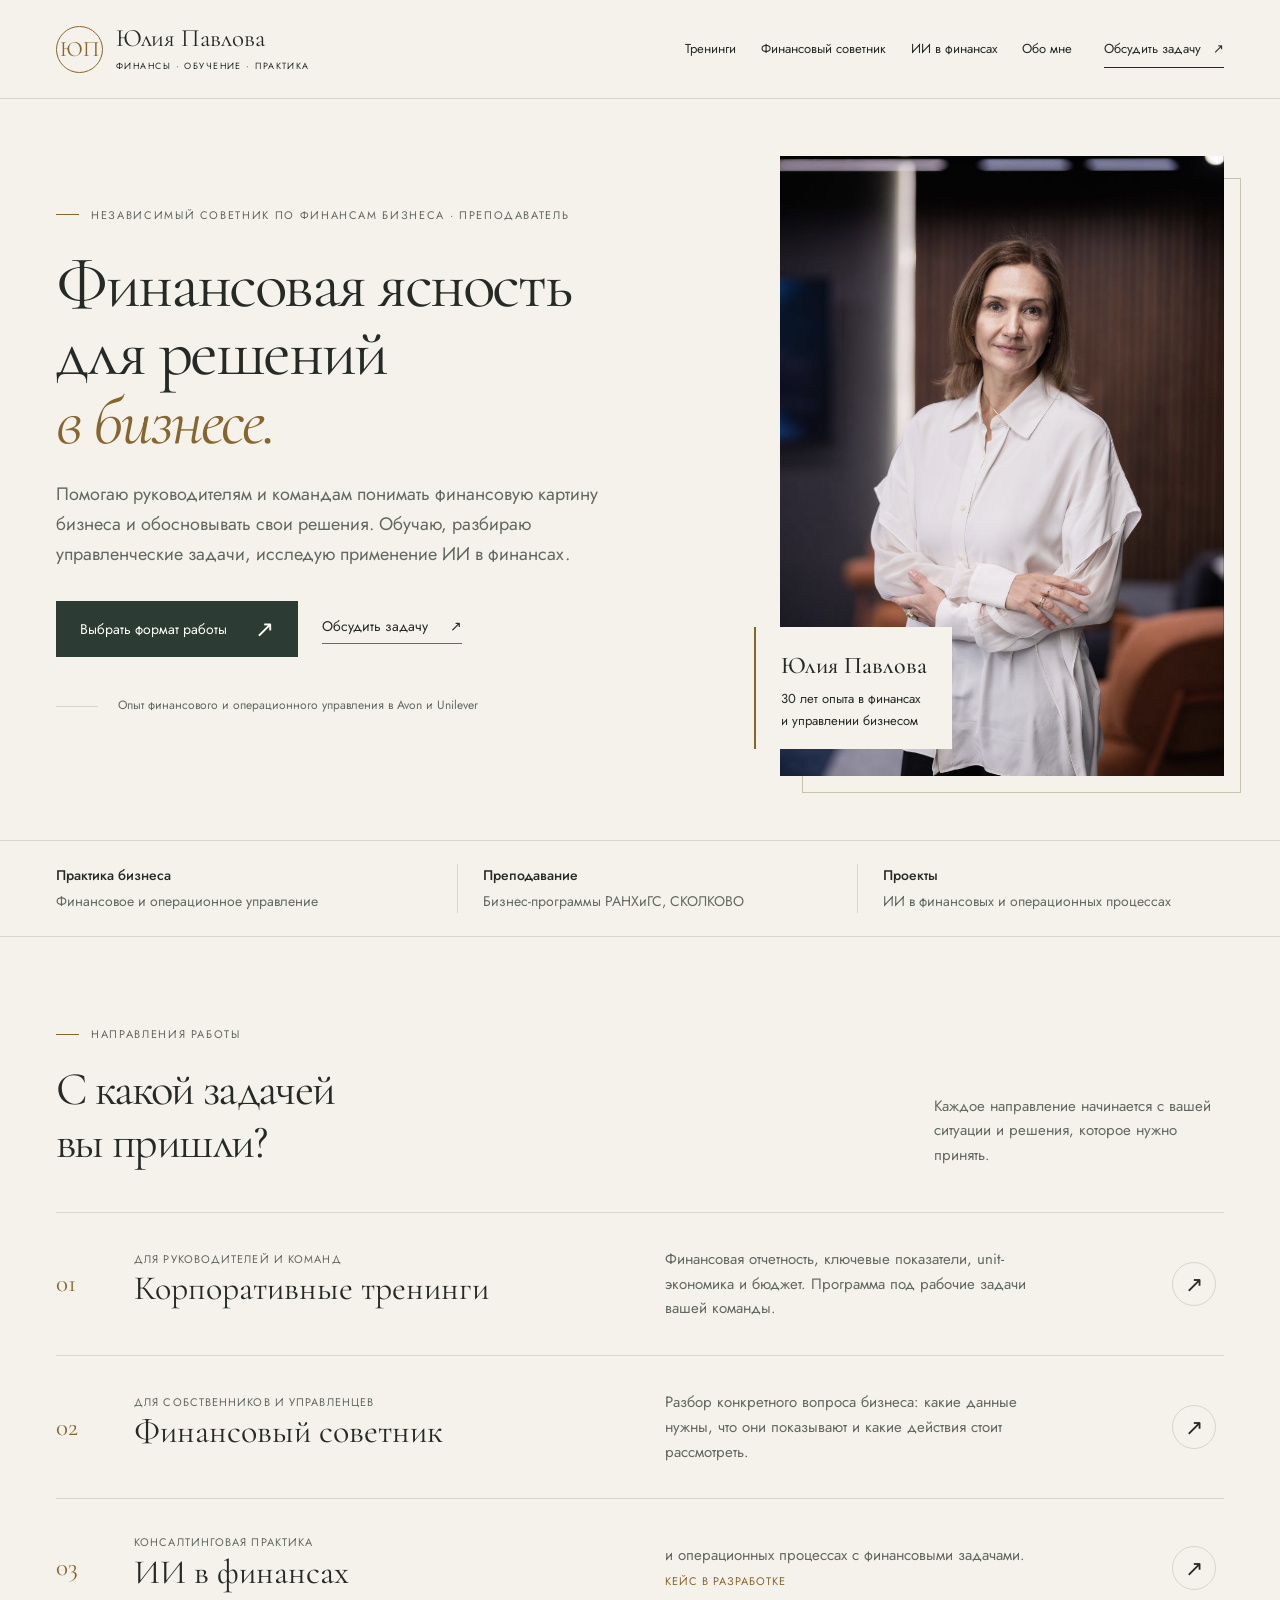
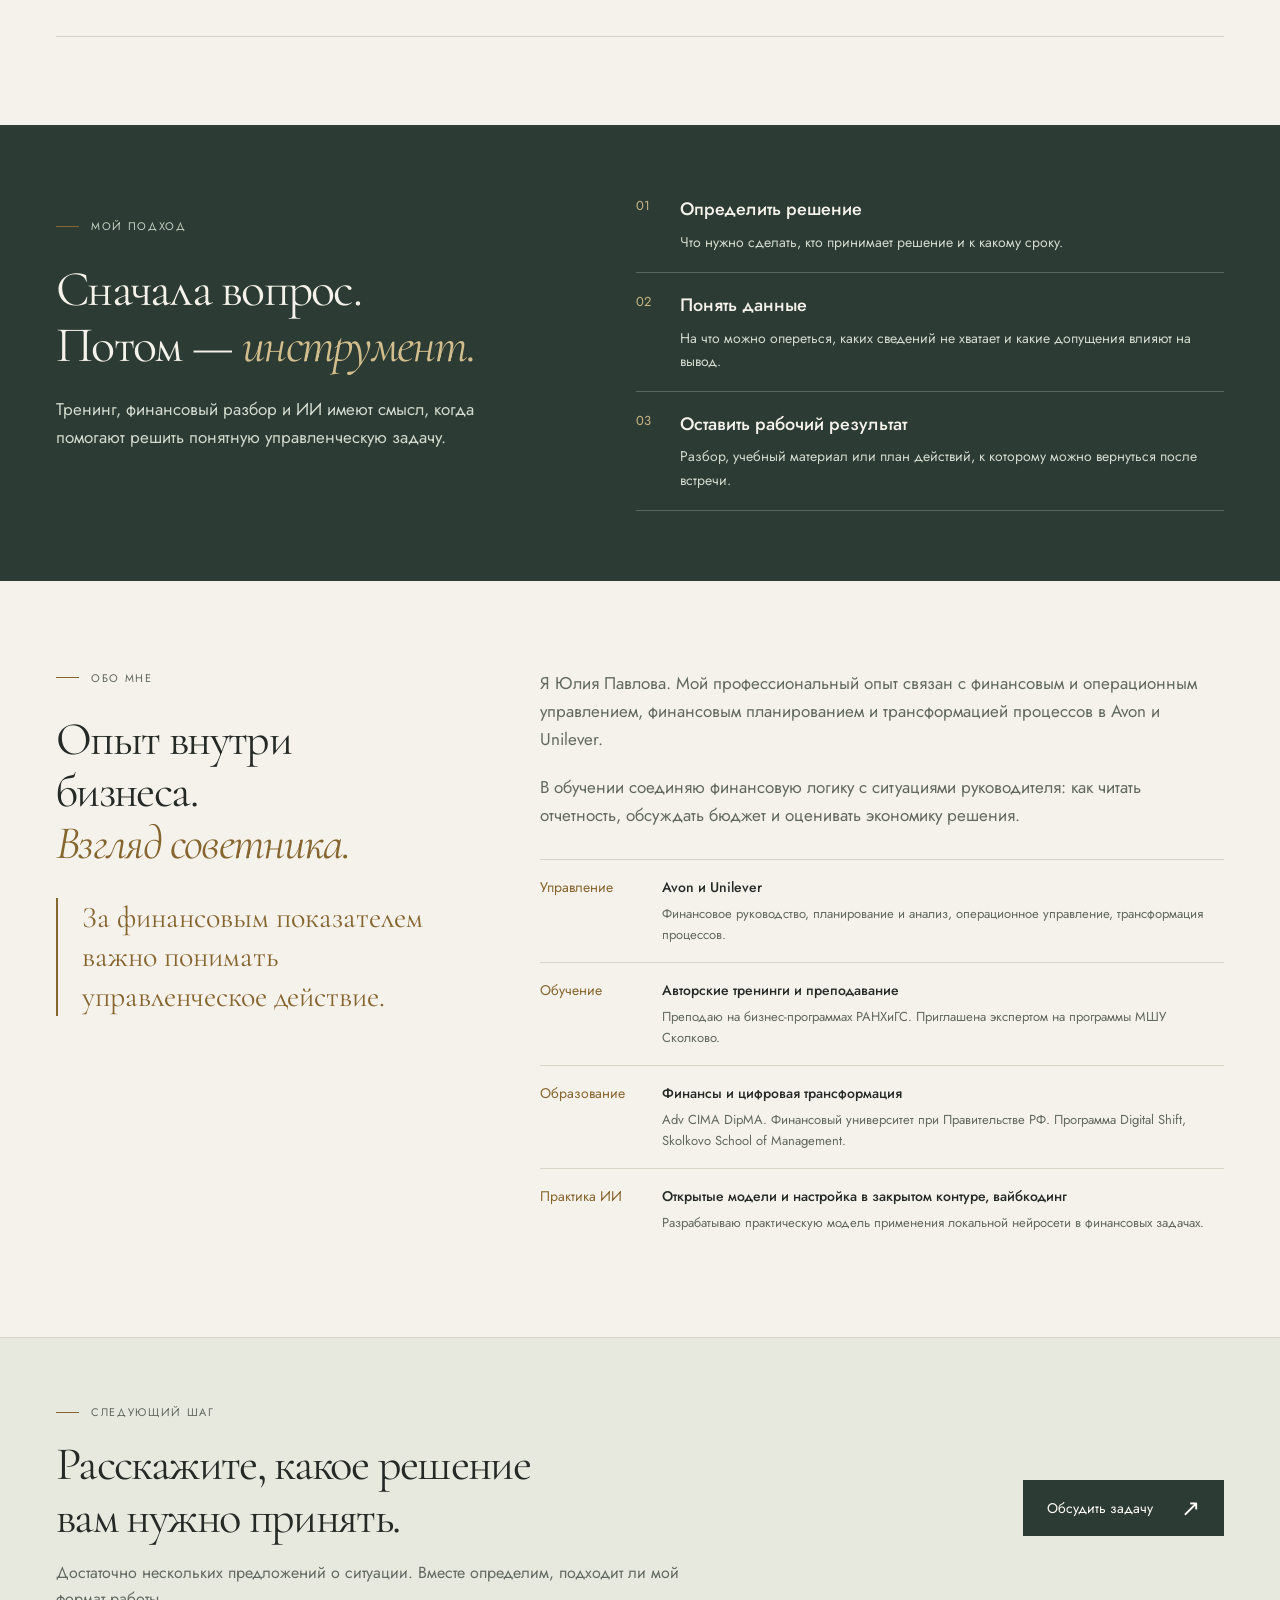
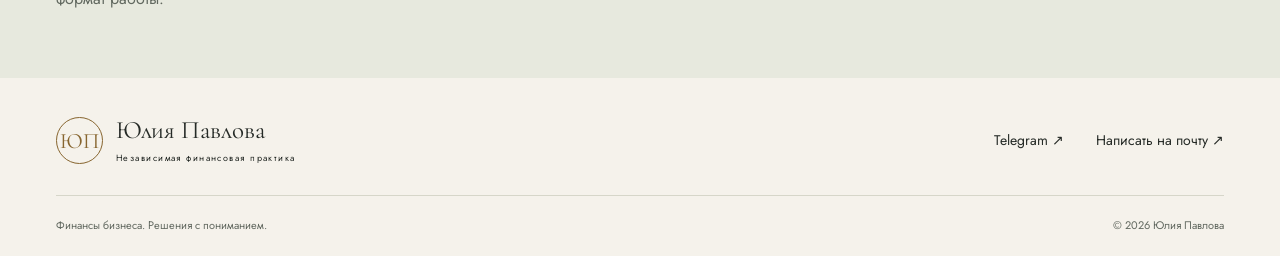
==== index.html @ 40a73be9 "Add files via upload Текущая версия сайта 2026" ====
<!doctype html><html lang="ru"><head><meta charset="utf-8"><meta name="viewport" content="width=device-width, initial-scale=1"><meta name="robots" content="noindex,nofollow"><meta name="theme-color" content="#f5f2eb"><title>Финансовый советник и преподаватель — Юлия Павлова</title><meta name="description" content="Юлия Павлова: корпоративные тренинги, финансовая диагностика бизнеса и практика ИИ в финансах."><link rel="icon" href="assets/favicon.svg" type="image/svg+xml"><link rel="stylesheet" href="assets/fonts.css"><link rel="stylesheet" href="assets/style.css"><script src="assets/app.js" defer></script></head><body><a class="skip" href="#main">Перейти к содержанию</a><header class="header"><div class="wrap header-inner"><a class="brand" href="index.html" aria-label="Юлия Павлова — главная"><span class="monogram" aria-hidden="true">ЮП</span><span>Юлия Павлова<small>ФИНАНСЫ · ОБУЧЕНИЕ · ПРАКТИКА</small></span></a><button class="menu-toggle" aria-expanded="false" aria-controls="nav" aria-label="Открыть меню">Меню <span aria-hidden="true">+</span></button><nav id="nav" aria-label="Основная навигация"><a href="training.html">Тренинги</a><a href="advisory.html">Финансовый советник</a><a href="local-ai.html">ИИ в финансах</a><a class="nav-about" href="index.html#about">Обо мне</a><a class="nav-contact" href="contact.html">Обсудить задачу <span aria-hidden="true">↗</span></a></nav></div></header><main id="main">
<section class="home-hero"><div class="wrap hero-layout"><div class="hero-copy"><p class="eyebrow"><span aria-hidden="true"></span>Независимый советник по финансам бизнеса · Преподаватель</p><h1>Финансовая ясность<br>для решений<br><em>в бизнесе.</em></h1><p class="lead">Помогаю руководителям и командам понимать финансовую картину бизнеса и обосновывать свои решения. Обучаю, разбираю управленческие задачи, исследую применение ИИ в финансах.</p><div class="actions"><a class="button" href="#directions">Выбрать формат работы <span aria-hidden="true">↗</span></a><a class="text-link" href="contact.html">Обсудить задачу <span aria-hidden="true">↗</span></a></div><p class="hero-foot">Опыт финансового и операционного управления в Avon и Unilever</p></div><figure class="portrait-block"><img src="assets/julia-pavlova.jpg" width="854" height="1280" alt="Юлия Павлова" fetchpriority="high"><figcaption><strong>Юлия Павлова</strong>30 лет опыта в финансах<br>и управлении бизнесом</figcaption></figure></div></section>
<div class="intro-strip"><div class="wrap"><p><strong>Практика бизнеса</strong>Финансовое и операционное управление</p><p><strong>Преподавание</strong>Бизнес-программы РАНХиГС, СКОЛКОВО</p><p><strong>Проекты</strong>ИИ в финансовых и операционных процессах</p></div></div>
<section class="section" id="directions"><div class="wrap"><div class="section-heading"><div><p class="eyebrow"><span aria-hidden="true"></span>Направления работы</p><h2>С какой задачей<br>вы пришли?</h2></div><p>Каждое направление начинается с вашей ситуации и решения, которое нужно принять.</p></div><div class="service-list"><a class="service-row" href="training.html"><span class="service-number">01</span><div><p class="small-label">Для руководителей и команд</p><h3>Корпоративные тренинги</h3></div><p>Финансовая отчетность, ключевые показатели, unit-экономика и бюджет. Программа под рабочие задачи вашей команды.</p><span class="round-arrow" aria-hidden="true">↗</span></a><a class="service-row" href="advisory.html"><span class="service-number">02</span><div><p class="small-label">Для собственников и управленцев</p><h3>Финансовый советник</h3></div><p>Разбор конкретного вопроса бизнеса: какие данные нужны, что они показывают и какие действия стоит рассмотреть.</p><span class="round-arrow" aria-hidden="true">↗</span></a><a class="service-row" href="local-ai.html"><span class="service-number">03</span><div><p class="small-label">Консалтинговая практика</p><h3>ИИ в финансах</h3></div><p>и операционных процессах с финансовыми задачами.<br><span class="status-label">Кейс в разработке</span></p><span class="round-arrow" aria-hidden="true">↗</span></a></div></div></section>
<section class="approach"><div class="wrap"><div><p class="eyebrow"><span aria-hidden="true"></span>Мой подход</p><h2>Сначала вопрос.<br>Потом — <em style="color:#d2bd8c">инструмент.</em></h2><p>Тренинг, финансовый разбор и ИИ имеют смысл, когда помогают решить понятную управленческую задачу.</p></div><ol class="principles"><li><span>01</span><div><strong>Определить решение</strong><p>Что нужно сделать, кто принимает решение и к какому сроку.</p></div></li><li><span>02</span><div><strong>Понять данные</strong><p>На что можно опереться, каких сведений не хватает и какие допущения влияют на вывод.</p></div></li><li><span>03</span><div><strong>Оставить рабочий результат</strong><p>Разбор, учебный материал или план действий, к которому можно вернуться после встречи.</p></div></li></ol></div></section>
<section class="section" id="about"><div class="wrap about-grid"><div><p class="eyebrow"><span aria-hidden="true"></span>Обо мне</p><h2>Опыт внутри бизнеса.<br><em>Взгляд советника.</em></h2><p class="about-note">За финансовым показателем важно понимать управленческое действие.</p></div><div class="about-body"><p>Я Юлия Павлова. Мой профессиональный опыт связан с финансовым и операционным управлением, финансовым планированием и трансформацией процессов в Avon и Unilever.</p><p>В обучении соединяю финансовую логику с ситуациями руководителя: как читать отчетность, обсуждать бюджет и оценивать экономику решения.</p><div class="timeline"><div><time>Управление</time><div><strong>Avon и Unilever</strong><small>Финансовое руководство, планирование и анализ, операционное управление, трансформация процессов.</small></div></div><div><time>Обучение</time><div><strong>Авторские тренинги и преподавание</strong><small>Преподаю на бизнес-программах РАНХиГС. Приглашена экспертом на программы МШУ Сколково.</small></div></div><div><time>Образование</time><div><strong>Финансы и цифровая трансформация</strong><small>Adv CIMA DipMA. Финансовый университет при Правительстве РФ. Программа Digital Shift, Skolkovo School of Management.</small></div></div><div><time>Практика ИИ</time><div><strong>Открытые модели и настройка в закрытом контуре, вайбкодинг</strong><small>Разрабатываю практическую модель применения локальной нейросети в финансовых задачах.</small></div></div></div></div></div></section>
<section class="closing"><div class="wrap closing-inner"><div><p class="eyebrow"><span aria-hidden="true"></span>Следующий шаг</p><h2>Расскажите, какое решение<br>вам нужно принять.</h2><p>Достаточно нескольких предложений о ситуации. Вместе определим, подходит ли мой формат работы.</p></div><a class="button" href="contact.html">Обсудить задачу <span aria-hidden="true">↗</span></a></div></section></main><footer class="footer"><div class="wrap footer-top"><a class="brand" href="index.html"><span class="monogram" aria-hidden="true">ЮП</span><span>Юлия Павлова<small>Независимая финансовая практика</small></span></a><div class="footer-links"><a href="https://t.me/JuliaAPavlova" target="_blank" rel="noopener noreferrer">Telegram <span aria-hidden="true">↗</span></a><a href="mailto:julia.alex.pavlova@gmail.com">Написать на почту <span aria-hidden="true">↗</span></a></div></div><div class="wrap footer-bottom"><span>Финансы бизнеса. Решения с пониманием.</span><span>© 2026 Юлия Павлова</span></div></footer></body></html>
---- assets/fonts.css ----
@font-face {
  font-family: 'Cormorant Garamond';
  font-style: italic;
  font-weight: 400;
  font-display: swap;
  src: url(./font-0.ttf) format('truetype');
}
@font-face {
  font-family: 'Cormorant Garamond';
  font-style: normal;
  font-weight: 400;
  font-display: swap;
  src: url(./font-1.ttf) format('truetype');
}
@font-face {
  font-family: 'Cormorant Garamond';
  font-style: normal;
  font-weight: 500;
  font-display: swap;
  src: url(./font-2.ttf) format('truetype');
}
@font-face {
  font-family: 'Cormorant Garamond';
  font-style: normal;
  font-weight: 600;
  font-display: swap;
  src: url(./font-3.ttf) format('truetype');
}
@font-face {
  font-family: 'Jost';
  font-style: normal;
  font-weight: 400;
  font-display: swap;
  src: url(./font-4.ttf) format('truetype');
}
@font-face {
  font-family: 'Jost';
  font-style: normal;
  font-weight: 500;
  font-display: swap;
  src: url(./font-5.ttf) format('truetype');
}
@font-face {
  font-family: 'Jost';
  font-style: normal;
  font-weight: 600;
  font-display: swap;
  src: url(./font-6.ttf) format('truetype');
}
---- assets/style.css ----
:root{--paper:#f5f2eb;--ink:#252a26;--muted:#626960;--gold:#87652f;--line:#d6d6c9;--green:#2c3b33;--pale:#e9ede4;--white:#fffdf7;--serif:'Cormorant Garamond',Georgia,serif;--sans:Jost,'Segoe UI',sans-serif}*{box-sizing:border-box}html{scroll-behavior:smooth;scroll-padding-top:110px}body{margin:0;background:var(--paper);color:var(--ink);font:400 17px/1.65 var(--sans);-webkit-font-smoothing:antialiased}button,input,textarea,select{font:inherit}a{color:inherit;text-decoration:none}button,a,input,select,textarea,summary{-webkit-tap-highlight-color:transparent}button,a,summary{touch-action:manipulation}a:focus-visible,button:focus-visible,summary:focus-visible,input:focus-visible,select:focus-visible,textarea:focus-visible{outline:3px solid var(--gold);outline-offset:5px}h1,h2,h3,p{margin:0}h1,h2,h3{font-weight:400}h1,h2{font-family:var(--serif);letter-spacing:-.035em}h1{font-size:clamp(46px,5.3vw,82px);line-height:1.01}h2{font-size:clamp(36px,3.65vw,55px);line-height:1.12}h3{font-size:23px;line-height:1.25}h1 em,h2 em{font-weight:400;color:var(--gold)}img{display:block;max-width:100%}.wrap{max-width:1300px;width:calc(100% - 112px);margin:0 auto}.skip{position:fixed;top:-100px;left:20px;background:var(--white);padding:12px;z-index:100}.skip:focus{top:15px}.header{position:sticky;top:0;z-index:20;background:rgba(245,242,235,.96);border-bottom:1px solid var(--line);backdrop-filter:blur(12px)}.header-inner{height:98px;display:flex;align-items:center;justify-content:space-between;gap:28px}.brand{display:flex;align-items:center;gap:13px;white-space:nowrap;font-family:var(--serif);font-size:25px;line-height:1.1}.brand small{display:block;font:400 9px/1.4 var(--sans);letter-spacing:.16em;margin-top:8px}.monogram{width:47px;height:47px;border:1px solid var(--gold);border-radius:50%;display:grid;place-items:center;font-size:22px;color:var(--gold)}nav{display:flex;align-items:center;gap:25px;font-size:13px}nav a{padding:8px 0;position:relative}nav a:hover,nav a[aria-current]{color:var(--gold)}nav a[aria-current]:after{content:'';position:absolute;bottom:0;left:0;right:0;border-bottom:1px solid var(--gold)}.nav-contact{margin-left:7px;border-bottom:1px solid var(--ink)}.nav-contact span{margin-left:8px}.menu-toggle{display:none}.eyebrow{font-size:11px;letter-spacing:.15em;text-transform:uppercase;display:flex;align-items:center;gap:12px;margin-bottom:26px;color:var(--muted)}.eyebrow>span{display:block;width:23px;height:1px;background:var(--gold)}.home-hero{padding:57px 0 64px}.hero-layout{display:grid;grid-template-columns:1.3fr .88fr;gap:68px;align-items:center}.hero-copy{padding:8px 0 18px}.hero-copy h1{max-width:720px}.hero-copy .lead{max-width:560px;margin-top:25px}.lead{font-size:18px;line-height:1.65;color:var(--muted)}.actions{display:flex;align-items:center;gap:24px;flex-wrap:wrap;margin-top:32px}.button{display:inline-flex;justify-content:space-between;align-items:center;gap:28px;padding:15px 23px;background:var(--green);color:var(--white);font-size:14px;min-height:56px;border:1px solid var(--green);cursor:pointer;transition:background .2s,transform .2s;text-align:left}.button:hover{background:#415247;transform:translateY(-2px)}.button span{font-size:23px;line-height:1}.button.secondary{background:transparent;color:var(--ink);border:1px solid var(--line)}.button.secondary:hover{border-color:var(--gold)}.text-link{font-size:14px;border-bottom:1px solid var(--gold);padding-bottom:5px}.text-link span{margin-left:18px}.portrait-block{position:relative;margin:0;align-self:stretch;max-height:620px;min-height:530px}.portrait-block:before{content:'';position:absolute;inset:22px -17px -17px 22px;border:1px solid #c6c4ae;z-index:-1}.portrait-block img{width:100%;height:100%;object-fit:cover;object-position:center 33%;filter:saturate(.78)}.portrait-block figcaption{position:absolute;left:-26px;bottom:27px;background:var(--paper);padding:19px 25px 18px;max-width:305px;border-left:2px solid var(--gold);font-size:13px}.portrait-block figcaption strong{display:block;font-family:var(--serif);font-size:24px;font-weight:500;margin-bottom:3px}.hero-foot{display:flex;gap:20px;align-items:center;margin-top:39px;font-size:12px;color:var(--muted)}.hero-foot:before{content:'';height:1px;width:42px;background:var(--line)}.intro-strip{border-top:1px solid var(--line);border-bottom:1px solid var(--line)}.intro-strip .wrap{display:grid;grid-template-columns:1fr 1fr 1fr;gap:34px;padding:23px 0}.intro-strip p{font-size:14px;color:var(--muted);padding-left:25px;border-left:1px solid var(--line)}.intro-strip p:first-child{padding-left:0;border:0}.intro-strip strong{display:block;color:var(--ink);font-weight:500;margin-bottom:3px}.section{padding:88px 0}.section-heading{display:flex;justify-content:space-between;align-items:flex-end;gap:70px;margin-bottom:44px}.section-heading>div{max-width:710px}.section-heading>p{font-size:15px;color:var(--muted);max-width:290px}.section-heading .eyebrow{margin-bottom:20px}.service-list{border-top:1px solid var(--line)}.service-row{display:grid;grid-template-columns:50px 1.05fr 1fr 52px;gap:28px;align-items:center;border-bottom:1px solid var(--line);padding:34px 0;transition:padding .2s,background .2s}.service-row:hover{background:var(--white);padding-left:15px;padding-right:15px}.service-number{color:var(--gold);font-family:var(--serif);font-size:25px}.service-row h3{font-family:var(--serif);font-size:34px;margin-bottom:8px}.service-row .small-label{font-size:11px;text-transform:uppercase;letter-spacing:.1em;color:var(--muted)}.service-row p{font-size:15px;color:var(--muted);max-width:370px}.round-arrow{border:1px solid var(--line);border-radius:50%;width:44px;height:44px;display:grid;place-items:center;font-size:22px}.status-label{display:inline-block;color:var(--gold);font-size:11px;letter-spacing:.09em;text-transform:uppercase}.approach{background:var(--green);color:var(--paper);padding:70px 0}.approach .wrap{display:grid;grid-template-columns:.8fr 1fr;gap:110px}.approach .eyebrow{color:#c5d0c3}.approach h2{font-size:50px}.approach p{color:#d2d9ce;margin-top:22px}.principles{margin:0;padding:0;list-style:none}.principles li{padding:18px 0;border-bottom:1px solid #59685c;display:grid;grid-template-columns:24px 1fr;gap:20px}.principles li:first-child{padding-top:0}.principles li>span{color:#c8b583;font-size:13px}.principles strong{font-weight:500;font-size:18px}.principles p{font-size:14px;margin-top:6px;line-height:1.65}.about-grid{display:grid;grid-template-columns:.72fr 1.28fr;gap:100px}.about-note{border-left:2px solid var(--gold);padding-left:24px;font-family:var(--serif);font-size:30px;line-height:1.32;margin-top:28px;color:var(--gold)}.about-body>p{color:var(--muted);margin-bottom:20px}.timeline{margin-top:30px}.timeline>div{display:grid;grid-template-columns:100px 1fr;gap:22px;padding:16px 0;border-top:1px solid var(--line);font-size:14px}.timeline time{color:var(--gold)}.timeline strong{font-weight:500}.timeline small{display:block;font-size:13px;color:var(--muted);margin-top:4px}.closing{padding:65px 0;background:#e7e9de;border-top:1px solid var(--line)}.closing-inner{display:flex;align-items:center;justify-content:space-between;gap:60px}.closing h2{max-width:740px}.closing p:not(.eyebrow){margin-top:17px;color:var(--muted);max-width:670px;font-size:16px}.closing .button{flex-shrink:0}.closing .eyebrow{margin-bottom:17px}.footer{padding:39px 0 22px}.footer-top{display:flex;justify-content:space-between;align-items:center;gap:30px}.footer-links{display:flex;gap:32px;font-size:14px}.footer-links a:hover{text-decoration:underline;text-underline-offset:5px}.footer-bottom{display:flex;justify-content:space-between;border-top:1px solid var(--line);padding-top:20px;margin-top:30px;font-size:11px;color:var(--muted)}.breadcrumb{font-size:12px;color:var(--muted);padding-top:30px}.breadcrumb a{text-decoration:underline;text-underline-offset:4px}.breadcrumb span{margin:0 12px;color:var(--gold)}.landing-hero{padding:38px 0 66px}.landing-grid{display:grid;grid-template-columns:1.4fr .8fr;gap:90px;align-items:center}.landing-grid h1{font-size:clamp(46px,5vw,74px);max-width:800px}.landing-grid .lead{max-width:700px;margin-top:24px}.spec{border:1px solid #c6c9bb;background:var(--white);padding:31px 30px;position:relative}.spec:before{content:'';width:44px;height:3px;background:var(--gold);position:absolute;top:-2px;left:30px}.spec-title{font-size:10px;text-transform:uppercase;letter-spacing:.14em;color:var(--gold);margin-bottom:20px}.spec h2{font-size:32px}.spec dl{margin:20px 0 0}.spec dl>div{padding:13px 0;border-top:1px solid var(--line)}.spec dt{font-size:11px;color:var(--muted)}.spec dd{margin:4px 0 0;font-size:15px}.spec .text-link{display:inline-block;margin-top:18px}.topic-strip{border-block:1px solid var(--line);padding:18px 0}.topic-strip .wrap{display:flex;justify-content:space-between;gap:24px;flex-wrap:wrap;font-size:13px;color:var(--muted)}.topic-strip span:before{content:'·';color:var(--gold);margin-right:14px}.situation-list{display:grid;grid-template-columns:repeat(3,1fr);gap:38px}.situation{border-top:1px solid var(--gold);padding-top:23px}.situation>span{font-family:var(--serif);font-size:36px;color:#a89d83}.situation h3{font-family:var(--serif);font-size:29px;margin:12px 0}.situation p{font-size:15px;color:var(--muted)}.curriculum{background:#ecece2;padding:76px 0}.module{display:grid;grid-template-columns:50px .9fr 1.4fr;gap:26px;padding:25px 0;border-top:1px solid #c9cebf}.module:last-child{border-bottom:1px solid #c9cebf}.module>span{font-size:13px;color:var(--gold)}.module h3{font-family:var(--serif);font-size:28px}.module p{font-size:15px;color:var(--muted)}.steps{display:grid;grid-template-columns:repeat(4,1fr);gap:35px;list-style:none;padding:0;margin:0}.step-number{font-family:var(--serif);font-size:35px;color:var(--gold);display:block;padding-bottom:16px;border-bottom:1px solid var(--line);margin-bottom:20px}.steps h3{font-size:19px;margin-bottom:12px}.steps p{font-size:14px;color:var(--muted)}.split-section{display:grid;grid-template-columns:.85fr 1fr;gap:100px}.check-list{padding:0;margin:0;list-style:none}.check-list li{padding:17px 0 17px 30px;border-bottom:1px solid var(--line);position:relative;font-size:16px}.check-list li:before{content:'✓';position:absolute;left:0;color:var(--gold)}.soft-note{color:var(--muted);font-size:13px;margin-top:24px}.faq{border-top:1px solid var(--line)}details{border-bottom:1px solid var(--line)}summary{cursor:pointer;list-style:none;padding:24px 0;display:flex;justify-content:space-between;gap:24px;font-size:19px}summary::-webkit-details-marker{display:none}summary>span{font-size:26px;color:var(--gold);line-height:1}details[open] summary>span{transform:rotate(45deg)}details>div{padding-bottom:25px;color:var(--muted);font-size:16px;max-width:860px}.ai-hero{background:var(--green);color:var(--paper);margin-top:28px;padding:55px 0 62px}.ai-hero .eyebrow,.ai-hero .lead{color:#d0d9cf}.ai-hero h1 em{color:#d2bd8c}.ai-hero .button{background:#e9e3d3;color:var(--ink);border-color:#e9e3d3}.ai-hero .button:hover{background:#fff}.ai-hero .spec{background:transparent;border-color:#6e7c6b}.ai-hero .spec dd{color:var(--paper)}.ai-hero .spec dt,.ai-hero .spec-title{color:#d2bd8c}.ai-hero .spec dl>div{border-color:#59685c}.ai-hero .status-label{color:#e7d8ab;display:flex;gap:10px;align-items:center;line-height:1.7}.status-dot{width:7px;height:7px;display:inline-block;border-radius:50%;background:#d2bd8c;flex-shrink:0}.case-layout{display:grid;grid-template-columns:.8fr 1.2fr;gap:100px}.case-head p:not(.eyebrow){color:var(--muted);font-size:16px;margin-top:22px}.case-body>div{padding:24px 0;border-top:1px solid var(--line)}.case-body h3{font-size:17px;font-weight:500;margin-bottom:10px}.case-body p{font-size:15px;color:var(--muted)}.flow{background:var(--white);border:1px solid var(--line);padding:32px;margin-top:35px}.flow-title{font-size:11px;letter-spacing:.12em;color:var(--gold);text-transform:uppercase;margin-bottom:22px}.flow ol{padding:0;margin:0;list-style:none;display:grid;grid-template-columns:repeat(4,1fr);gap:22px}.flow li{font-size:14px;border-top:2px solid #a8b49c;padding-top:16px}.flow li span{display:block;color:var(--muted);font-size:12px;margin-top:8px}.brief-hero{padding:45px 0 38px}.brief-hero h1{max-width:850px}.brief-hero .lead{max-width:710px;margin-top:20px}.contact-layout{display:grid;grid-template-columns:1.2fr .8fr;gap:70px;padding-bottom:80px;align-items:start}.brief-form{display:grid;grid-template-columns:1fr 1fr;gap:24px}.field{display:flex;flex-direction:column;gap:8px;font-size:14px}.field.full{grid-column:1/-1}.field>label{font-weight:500}.field input,.field textarea,.field select{width:100%;border:1px solid #b5bcaf;background:var(--white);color:var(--ink);padding:12px 14px;min-width:0;border-radius:0;font-size:16px}.field textarea{resize:vertical;min-height:135px}.field small{font-size:12px;color:var(--muted)}.brief-form>.button{grid-column:1/-1;justify-self:start}.form-note{font-size:12px;color:var(--muted);grid-column:1/-1}.contact-box{padding:30px;background:#e9ebe1;border-top:2px solid var(--gold)}.contact-box h2{font-size:34px;margin-bottom:17px}.contact-box>p{font-size:15px;color:var(--muted);margin-bottom:25px}.contact-box .button{width:100%;margin-bottom:17px}.contact-email{font-size:14px;overflow-wrap:anywhere;text-decoration:underline;text-underline-offset:5px}.contact-box .soft-note{font-size:12px;margin-bottom:0}.brief-result{margin-top:28px;grid-column:1/-1;padding:28px;background:var(--white);border:1px solid var(--line)}.brief-result[hidden]{display:none}.brief-result h2{font-size:32px}.brief-result textarea{width:100%;resize:vertical;height:310px;border:1px solid var(--line);background:var(--paper);padding:16px;font:14px/1.7 var(--sans);color:var(--ink);margin-top:20px}.brief-result .actions{gap:12px;margin-top:20px}.brief-result .button{font-size:13px;gap:15px}.result-note{font-size:13px;color:var(--muted);margin-top:15px}.copy-status{font-size:13px;color:var(--green);min-height:22px;margin-top:12px}.download-link{font-size:14px;text-decoration:underline;text-underline-offset:5px}.service-choice{margin-top:28px;display:flex;gap:10px;flex-wrap:wrap}.choice{border:1px solid var(--line);background:transparent;color:var(--ink);font-size:13px;padding:10px 17px;cursor:pointer;min-height:44px}.choice[aria-pressed=true]{background:var(--green);color:var(--paper);border-color:var(--green)}.program-note{border-left:2px solid var(--gold);padding:14px 22px;margin-top:30px;font-size:14px;color:var(--muted)}.copy-card{padding:30px;border:1px solid var(--line);background:var(--white)}.copy-card h3{font-family:var(--serif);font-size:30px}.copy-card p{font-size:15px;color:var(--muted);margin:15px 0}.copy-card .button{font-size:13px}.small-heading{font-size:11px;letter-spacing:.12em;text-transform:uppercase;color:var(--gold);margin-bottom:15px}.download-row{display:flex;justify-content:space-between;align-items:center;gap:30px;border-block:1px solid var(--line);padding:22px 0;margin-top:30px}.download-row p{color:var(--muted);font-size:14px;max-width:560px}.download-row a{flex-shrink:0}.quote{font:italic 34px/1.3 var(--serif);color:var(--gold);margin-top:28px;max-width:450px}.section-tight{padding:65px 0}.screen-reader{position:absolute;width:1px;height:1px;padding:0;overflow:hidden;clip:rect(0,0,0,0);white-space:nowrap;border:0}
@media(min-width:1500px){.home-hero{padding-top:75px;padding-bottom:80px}.portrait-block{max-height:660px}.hero-layout{gap:100px}.header-inner{height:106px}}
@media(max-width:1200px){.wrap{width:calc(100% - 72px)}nav{gap:17px;font-size:12px}.nav-about{display:none}.hero-layout{gap:42px}.portrait-block{min-height:500px}.landing-grid{gap:45px}.section-heading{gap:40px}.about-grid,.case-layout,.split-section{gap:60px}.contact-layout{gap:40px}.approach .wrap{gap:65px}.brand{font-size:23px}}
@media(max-width:960px){.wrap{width:calc(100% - 48px)}.header-inner{height:84px}.menu-toggle{display:flex;align-items:center;gap:15px;background:none;border:0;font-size:14px;padding:12px;min-height:44px}.menu-toggle span{font-size:24px;color:var(--gold)}nav{display:none;position:absolute;left:0;right:0;top:84px;background:var(--paper);padding:20px 24px 30px;border-bottom:1px solid var(--line);font-size:16px;align-items:stretch;flex-direction:column;gap:10px}nav.is-open{display:flex}.nav-about{display:block}.nav-contact{margin:0;align-self:flex-start}.hero-layout{grid-template-columns:1.2fr 1fr;gap:34px}.home-hero{padding:42px 0 52px}h1{font-size:58px}.hero-copy .lead{font-size:16px}.portrait-block{min-height:470px;max-height:530px}.portrait-block figcaption{left:-12px;right:20px;padding:13px 17px;bottom:20px}.portrait-block figcaption strong{font-size:22px}.hero-foot{margin-top:26px}.actions{gap:18px}.section{padding:65px 0}.intro-strip .wrap{gap:20px}.intro-strip p{font-size:12px;padding-left:17px}.service-row{grid-template-columns:35px 1fr 1fr 40px;gap:18px}.service-row h3{font-size:29px}.service-row p{font-size:14px}.section-heading>p{max-width:240px}.approach .wrap{gap:45px}.approach h2{font-size:42px}.about-grid{grid-template-columns:.85fr 1.15fr;gap:45px}.closing-inner{gap:30px}.closing .button{max-width:235px}.landing-grid{grid-template-columns:1.2fr .8fr;gap:35px}.landing-grid h1{font-size:55px}.landing-grid .lead{font-size:16px}.spec{padding:26px 23px}.spec h2{font-size:29px}.situation-list{gap:25px}.situation h3{font-size:26px}.module{grid-template-columns:30px .9fr 1.3fr;gap:20px}.steps{gap:25px;grid-template-columns:repeat(2,1fr);row-gap:35px}.split-section{gap:45px}.case-layout{gap:45px}.contact-layout{grid-template-columns:1.15fr .85fr;gap:30px}.brief-form{gap:20px}.contact-box{padding:24px}.footer-links{gap:20px}}
@media(max-width:700px){.wrap{width:calc(100% - 40px)}.brand{font-size:22px}.brand small{font-size:8px;letter-spacing:.11em}.monogram{width:40px;height:40px;font-size:19px}.header-inner{height:76px}nav{top:76px}.hero-layout{grid-template-columns:1fr;gap:40px}.hero-copy{padding:0}.home-hero{padding:32px 0 42px}.eyebrow{font-size:10px;letter-spacing:.1em;margin-bottom:20px}h1{font-size:clamp(48px,11.5vw,66px)}h2{font-size:40px}.hero-copy h1{max-width:520px}.hero-copy .lead{font-size:17px;max-width:530px;margin-top:22px}.actions{margin-top:26px}.button{padding:14px 19px;font-size:14px;gap:20px}.hero-foot{margin-top:24px;font-size:11px;gap:13px}.portrait-block{height:445px;min-height:0;max-height:none;margin-right:10px}.portrait-block img{object-position:center 32%}.portrait-block:before{inset:12px -10px -10px 12px}.portrait-block figcaption{left:14px;right:auto;max-width:285px;bottom:16px}.intro-strip .wrap{grid-template-columns:1fr;gap:0;padding:4px 0}.intro-strip p,.intro-strip p:first-child{border:0;border-bottom:1px solid var(--line);padding:16px 0;font-size:13px}.intro-strip p:last-child{border:0}.intro-strip strong{display:inline;margin-right:8px}.section{padding:55px 0}.section-heading{display:block;margin-bottom:30px}.section-heading>p{max-width:500px;margin-top:22px;font-size:15px}.service-row{grid-template-columns:24px 1fr 36px;gap:14px;align-items:start;padding:28px 0}.service-row h3{font-size:31px;line-height:1.1}.service-row p{grid-column:2/3;max-width:none;font-size:15px}.service-row .round-arrow{grid-column:3;grid-row:1/3;width:35px;height:35px;font-size:20px}.service-row .small-label{font-size:9px;letter-spacing:.06em}.service-row:hover{padding-left:0;padding-right:0}.approach{padding:52px 0}.approach .wrap{grid-template-columns:1fr;gap:35px}.approach h2{font-size:43px}.approach p{font-size:16px}.about-grid{grid-template-columns:1fr;gap:32px}.about-note{font-size:28px;max-width:420px}.timeline>div{grid-template-columns:80px 1fr;gap:18px}.closing{padding:45px 0}.closing-inner{display:block}.closing h2{font-size:40px}.closing .button{max-width:none;margin-top:27px}.footer{padding-top:30px}.footer-top{align-items:flex-start;flex-direction:column;gap:28px}.footer-links{font-size:13px;flex-wrap:wrap;gap:20px}.footer-bottom{font-size:10px;gap:20px;line-height:1.5}.breadcrumb{padding-top:22px;font-size:11px}.landing-hero{padding:32px 0 45px}.landing-grid{grid-template-columns:1fr;gap:35px}.landing-grid h1{font-size:51px}.landing-grid .lead{font-size:17px}.spec{padding:25px}.spec dl{display:grid;grid-template-columns:1fr 1fr;gap:0 20px}.spec h2{font-size:33px}.topic-strip .wrap{justify-content:flex-start;gap:10px 20px;font-size:12px}.topic-strip span:before{margin-right:8px}.situation-list{grid-template-columns:1fr;gap:30px}.situation>span{float:right}.situation{padding-top:15px}.situation h3{font-size:29px;margin-top:0}.curriculum{padding:50px 0}.module{grid-template-columns:24px 1fr;gap:8px 17px;padding:24px 0}.module h3{font-size:28px}.module p{grid-column:2}.steps{gap:22px;row-gap:32px}.steps h3{font-size:17px}.steps p{font-size:14px}.step-number{font-size:31px;padding-bottom:12px;margin-bottom:15px}.split-section{grid-template-columns:1fr;gap:30px}.check-list li{font-size:15px}summary{font-size:17px;padding:21px 0}.ai-hero{margin-top:21px;padding-top:35px}.ai-hero .spec dl{display:block}.case-layout{grid-template-columns:1fr;gap:35px}.flow{padding:24px}.flow ol{grid-template-columns:1fr 1fr;gap:27px 22px}.brief-hero{padding:35px 0}.brief-hero h1{font-size:51px}.contact-layout{grid-template-columns:1fr;gap:35px;padding-bottom:50px}.contact-box{grid-row:1}.brief-form{grid-template-columns:1fr}.field{grid-column:1/-1}.brief-result{padding:21px}.brief-result .actions{flex-direction:column;align-items:stretch}.brief-result .button{justify-content:space-between}.download-row{align-items:flex-start;flex-direction:column;gap:16px}.quote{font-size:31px}.service-choice{gap:8px}.choice{padding:10px 12px;font-size:12px}}
@media(max-width:380px){.header-inner{gap:8px}.brand{gap:9px;font-size:20px}.brand small{font-size:7px;letter-spacing:.07em}.menu-toggle{gap:8px;padding:10px 0}.monogram{width:36px;height:36px;font-size:18px}.wrap{width:calc(100% - 32px)}.footer-bottom{flex-direction:column;gap:8px}.spec dl{grid-template-columns:1fr}.landing-grid h1,.brief-hero h1{font-size:46px}}
@media(prefers-reduced-motion:reduce){html{scroll-behavior:auto}*{transition:none!important}}
@media print{.header,.footer,.closing,.actions,.menu-toggle,.service-choice{display:none}.wrap{width:100%;max-width:none}body{background:#fff;color:#111;font-size:11pt}h1{font-size:35pt}h2{font-size:25pt}.section,.landing-hero,.home-hero{padding:25px 0}.hero-layout,.landing-grid,.case-layout,.contact-layout{display:block}.portrait-block{display:none}.spec{margin-top:20px}.approach,.curriculum,.ai-hero{background:#fff;color:#111;padding:25px 0}.approach p,.ai-hero .lead{color:#333}.brief-result textarea{height:500px}.situation,.steps li,.module{break-inside:avoid}}
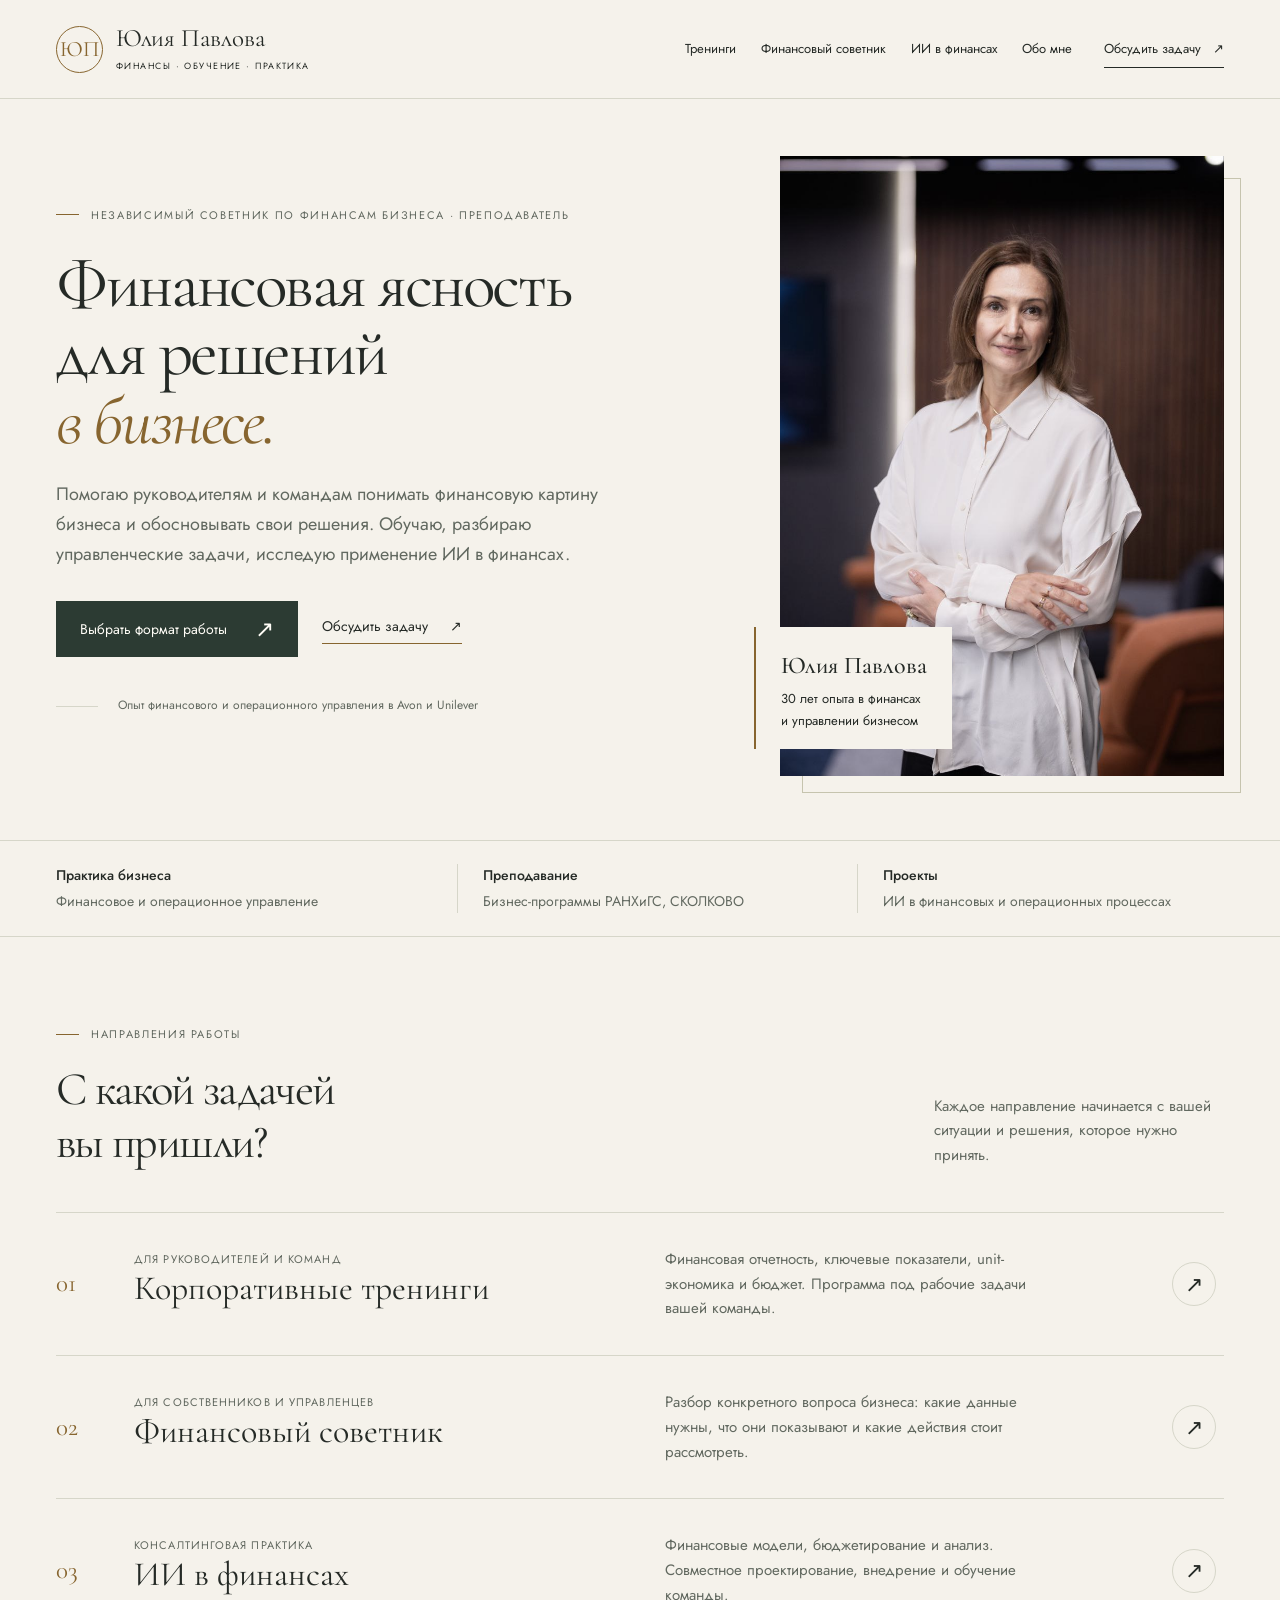
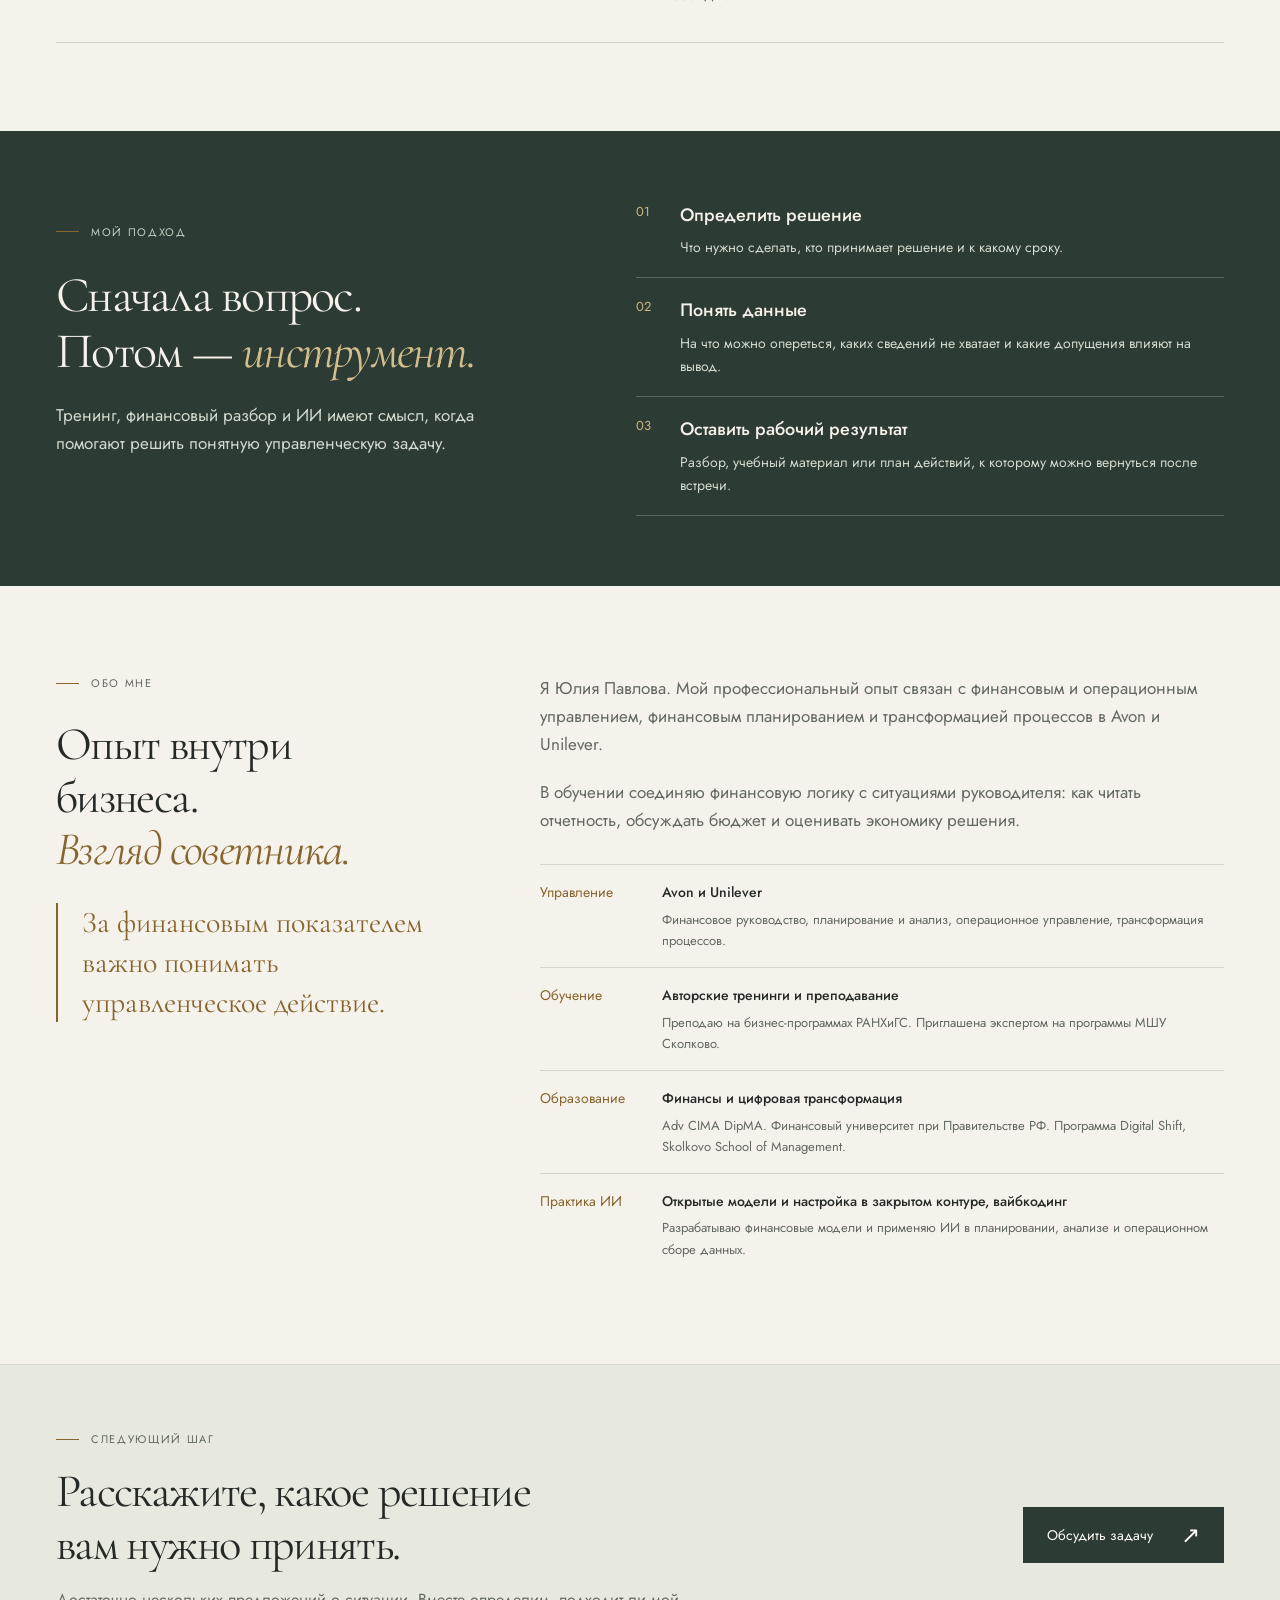
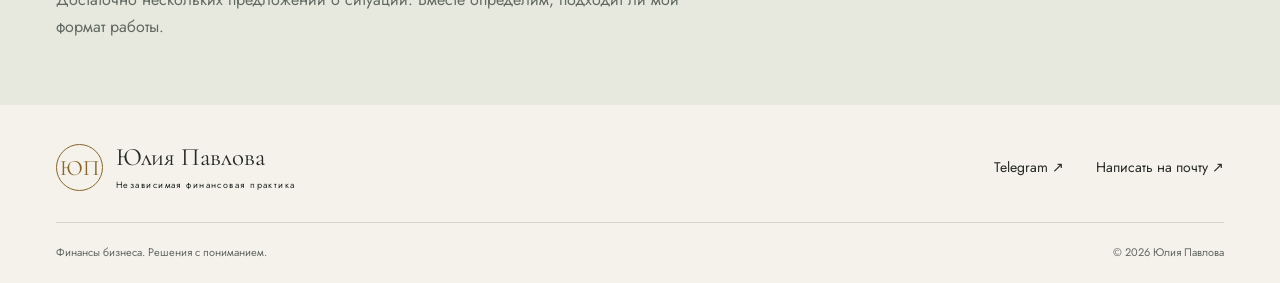
==== commit f0a81109: "Publish completed financial modeling projects and dashboard examples" ====
--- a/index.html
+++ b/index.html
@@ -1,7 +1,7 @@
-<!doctype html><html lang="ru"><head><meta charset="utf-8"><meta name="viewport" content="width=device-width, initial-scale=1"><meta name="robots" content="noindex,nofollow"><meta name="theme-color" content="#f5f2eb"><title>Финансовый советник и преподаватель — Юлия Павлова</title><meta name="description" content="Юлия Павлова: корпоративные тренинги, финансовая диагностика бизнеса и практика ИИ в финансах."><link rel="icon" href="assets/favicon.svg" type="image/svg+xml"><link rel="stylesheet" href="assets/fonts.css"><link rel="stylesheet" href="assets/style.css"><script src="assets/app.js" defer></script></head><body><a class="skip" href="#main">Перейти к содержанию</a><header class="header"><div class="wrap header-inner"><a class="brand" href="index.html" aria-label="Юлия Павлова — главная"><span class="monogram" aria-hidden="true">ЮП</span><span>Юлия Павлова<small>ФИНАНСЫ · ОБУЧЕНИЕ · ПРАКТИКА</small></span></a><button class="menu-toggle" aria-expanded="false" aria-controls="nav" aria-label="Открыть меню">Меню <span aria-hidden="true">+</span></button><nav id="nav" aria-label="Основная навигация"><a href="training.html">Тренинги</a><a href="advisory.html">Финансовый советник</a><a href="local-ai.html">ИИ в финансах</a><a class="nav-about" href="index.html#about">Обо мне</a><a class="nav-contact" href="contact.html">Обсудить задачу <span aria-hidden="true">↗</span></a></nav></div></header><main id="main">
+<!doctype html><html lang="ru"><head><meta charset="utf-8"><meta name="viewport" content="width=device-width, initial-scale=1"><meta name="theme-color" content="#f5f2eb"><title>Финансовый советник и преподаватель — Юлия Павлова</title><meta name="description" content="Юлия Павлова: корпоративные тренинги, финансовая диагностика бизнеса и практика ИИ в финансах."><link rel="icon" href="assets/favicon.svg" type="image/svg+xml"><link rel="stylesheet" href="assets/fonts.css"><link rel="stylesheet" href="assets/style.css"><script src="assets/app.js" defer></script><link rel="canonical" href="https://juliaalexpavlova-eng.github.io/finance-practice/"></head><body><a class="skip" href="#main">Перейти к содержанию</a><header class="header"><div class="wrap header-inner"><a class="brand" href="index.html" aria-label="Юлия Павлова — главная"><span class="monogram" aria-hidden="true">ЮП</span><span>Юлия Павлова<small>ФИНАНСЫ · ОБУЧЕНИЕ · ПРАКТИКА</small></span></a><button class="menu-toggle" aria-expanded="false" aria-controls="nav" aria-label="Открыть меню">Меню <span aria-hidden="true">+</span></button><nav id="nav" aria-label="Основная навигация"><a href="training.html">Тренинги</a><a href="advisory.html">Финансовый советник</a><a href="local-ai.html">ИИ в финансах</a><a class="nav-about" href="index.html#about">Обо мне</a><a class="nav-contact" href="contact.html">Обсудить задачу <span aria-hidden="true">↗</span></a></nav></div></header><main id="main">
 <section class="home-hero"><div class="wrap hero-layout"><div class="hero-copy"><p class="eyebrow"><span aria-hidden="true"></span>Независимый советник по финансам бизнеса · Преподаватель</p><h1>Финансовая ясность<br>для решений<br><em>в бизнесе.</em></h1><p class="lead">Помогаю руководителям и командам понимать финансовую картину бизнеса и обосновывать свои решения. Обучаю, разбираю управленческие задачи, исследую применение ИИ в финансах.</p><div class="actions"><a class="button" href="#directions">Выбрать формат работы <span aria-hidden="true">↗</span></a><a class="text-link" href="contact.html">Обсудить задачу <span aria-hidden="true">↗</span></a></div><p class="hero-foot">Опыт финансового и операционного управления в Avon и Unilever</p></div><figure class="portrait-block"><img src="assets/julia-pavlova.jpg" width="854" height="1280" alt="Юлия Павлова" fetchpriority="high"><figcaption><strong>Юлия Павлова</strong>30 лет опыта в финансах<br>и управлении бизнесом</figcaption></figure></div></section>
 <div class="intro-strip"><div class="wrap"><p><strong>Практика бизнеса</strong>Финансовое и операционное управление</p><p><strong>Преподавание</strong>Бизнес-программы РАНХиГС, СКОЛКОВО</p><p><strong>Проекты</strong>ИИ в финансовых и операционных процессах</p></div></div>
-<section class="section" id="directions"><div class="wrap"><div class="section-heading"><div><p class="eyebrow"><span aria-hidden="true"></span>Направления работы</p><h2>С какой задачей<br>вы пришли?</h2></div><p>Каждое направление начинается с вашей ситуации и решения, которое нужно принять.</p></div><div class="service-list"><a class="service-row" href="training.html"><span class="service-number">01</span><div><p class="small-label">Для руководителей и команд</p><h3>Корпоративные тренинги</h3></div><p>Финансовая отчетность, ключевые показатели, unit-экономика и бюджет. Программа под рабочие задачи вашей команды.</p><span class="round-arrow" aria-hidden="true">↗</span></a><a class="service-row" href="advisory.html"><span class="service-number">02</span><div><p class="small-label">Для собственников и управленцев</p><h3>Финансовый советник</h3></div><p>Разбор конкретного вопроса бизнеса: какие данные нужны, что они показывают и какие действия стоит рассмотреть.</p><span class="round-arrow" aria-hidden="true">↗</span></a><a class="service-row" href="local-ai.html"><span class="service-number">03</span><div><p class="small-label">Консалтинговая практика</p><h3>ИИ в финансах</h3></div><p>и операционных процессах с финансовыми задачами.<br><span class="status-label">Кейс в разработке</span></p><span class="round-arrow" aria-hidden="true">↗</span></a></div></div></section>
+<section class="section" id="directions"><div class="wrap"><div class="section-heading"><div><p class="eyebrow"><span aria-hidden="true"></span>Направления работы</p><h2>С какой задачей<br>вы пришли?</h2></div><p>Каждое направление начинается с вашей ситуации и решения, которое нужно принять.</p></div><div class="service-list"><a class="service-row" href="training.html"><span class="service-number">01</span><div><p class="small-label">Для руководителей и команд</p><h3>Корпоративные тренинги</h3></div><p>Финансовая отчетность, ключевые показатели, unit-экономика и бюджет. Программа под рабочие задачи вашей команды.</p><span class="round-arrow" aria-hidden="true">↗</span></a><a class="service-row" href="advisory.html"><span class="service-number">02</span><div><p class="small-label">Для собственников и управленцев</p><h3>Финансовый советник</h3></div><p>Разбор конкретного вопроса бизнеса: какие данные нужны, что они показывают и какие действия стоит рассмотреть.</p><span class="round-arrow" aria-hidden="true">↗</span></a><a class="service-row" href="local-ai.html"><span class="service-number">03</span><div><p class="small-label">Консалтинговая практика</p><h3>ИИ в финансах</h3></div><p>Финансовые модели, бюджетирование и анализ. Совместное проектирование, внедрение и обучение команды.</p><span class="round-arrow" aria-hidden="true">↗</span></a></div></div></section>
 <section class="approach"><div class="wrap"><div><p class="eyebrow"><span aria-hidden="true"></span>Мой подход</p><h2>Сначала вопрос.<br>Потом — <em style="color:#d2bd8c">инструмент.</em></h2><p>Тренинг, финансовый разбор и ИИ имеют смысл, когда помогают решить понятную управленческую задачу.</p></div><ol class="principles"><li><span>01</span><div><strong>Определить решение</strong><p>Что нужно сделать, кто принимает решение и к какому сроку.</p></div></li><li><span>02</span><div><strong>Понять данные</strong><p>На что можно опереться, каких сведений не хватает и какие допущения влияют на вывод.</p></div></li><li><span>03</span><div><strong>Оставить рабочий результат</strong><p>Разбор, учебный материал или план действий, к которому можно вернуться после встречи.</p></div></li></ol></div></section>
-<section class="section" id="about"><div class="wrap about-grid"><div><p class="eyebrow"><span aria-hidden="true"></span>Обо мне</p><h2>Опыт внутри бизнеса.<br><em>Взгляд советника.</em></h2><p class="about-note">За финансовым показателем важно понимать управленческое действие.</p></div><div class="about-body"><p>Я Юлия Павлова. Мой профессиональный опыт связан с финансовым и операционным управлением, финансовым планированием и трансформацией процессов в Avon и Unilever.</p><p>В обучении соединяю финансовую логику с ситуациями руководителя: как читать отчетность, обсуждать бюджет и оценивать экономику решения.</p><div class="timeline"><div><time>Управление</time><div><strong>Avon и Unilever</strong><small>Финансовое руководство, планирование и анализ, операционное управление, трансформация процессов.</small></div></div><div><time>Обучение</time><div><strong>Авторские тренинги и преподавание</strong><small>Преподаю на бизнес-программах РАНХиГС. Приглашена экспертом на программы МШУ Сколково.</small></div></div><div><time>Образование</time><div><strong>Финансы и цифровая трансформация</strong><small>Adv CIMA DipMA. Финансовый университет при Правительстве РФ. Программа Digital Shift, Skolkovo School of Management.</small></div></div><div><time>Практика ИИ</time><div><strong>Открытые модели и настройка в закрытом контуре, вайбкодинг</strong><small>Разрабатываю практическую модель применения локальной нейросети в финансовых задачах.</small></div></div></div></div></div></section>
+<section class="section" id="about"><div class="wrap about-grid"><div><p class="eyebrow"><span aria-hidden="true"></span>Обо мне</p><h2>Опыт внутри бизнеса.<br><em>Взгляд советника.</em></h2><p class="about-note">За финансовым показателем важно понимать управленческое действие.</p></div><div class="about-body"><p>Я Юлия Павлова. Мой профессиональный опыт связан с финансовым и операционным управлением, финансовым планированием и трансформацией процессов в Avon и Unilever.</p><p>В обучении соединяю финансовую логику с ситуациями руководителя: как читать отчетность, обсуждать бюджет и оценивать экономику решения.</p><div class="timeline"><div><time>Управление</time><div><strong>Avon и Unilever</strong><small>Финансовое руководство, планирование и анализ, операционное управление, трансформация процессов.</small></div></div><div><time>Обучение</time><div><strong>Авторские тренинги и преподавание</strong><small>Преподаю на бизнес-программах РАНХиГС. Приглашена экспертом на программы МШУ Сколково.</small></div></div><div><time>Образование</time><div><strong>Финансы и цифровая трансформация</strong><small>Adv CIMA DipMA. Финансовый университет при Правительстве РФ. Программа Digital Shift, Skolkovo School of Management.</small></div></div><div><time>Практика ИИ</time><div><strong>Открытые модели и настройка в закрытом контуре, вайбкодинг</strong><small>Разрабатываю финансовые модели и применяю ИИ в планировании, анализе и операционном сборе данных.</small></div></div></div></div></div></section>
 <section class="closing"><div class="wrap closing-inner"><div><p class="eyebrow"><span aria-hidden="true"></span>Следующий шаг</p><h2>Расскажите, какое решение<br>вам нужно принять.</h2><p>Достаточно нескольких предложений о ситуации. Вместе определим, подходит ли мой формат работы.</p></div><a class="button" href="contact.html">Обсудить задачу <span aria-hidden="true">↗</span></a></div></section></main><footer class="footer"><div class="wrap footer-top"><a class="brand" href="index.html"><span class="monogram" aria-hidden="true">ЮП</span><span>Юлия Павлова<small>Независимая финансовая практика</small></span></a><div class="footer-links"><a href="https://t.me/JuliaAPavlova" target="_blank" rel="noopener noreferrer">Telegram <span aria-hidden="true">↗</span></a><a href="mailto:julia.alex.pavlova@gmail.com">Написать на почту <span aria-hidden="true">↗</span></a></div></div><div class="wrap footer-bottom"><span>Финансы бизнеса. Решения с пониманием.</span><span>© 2026 Юлия Павлова</span></div></footer></body></html>
